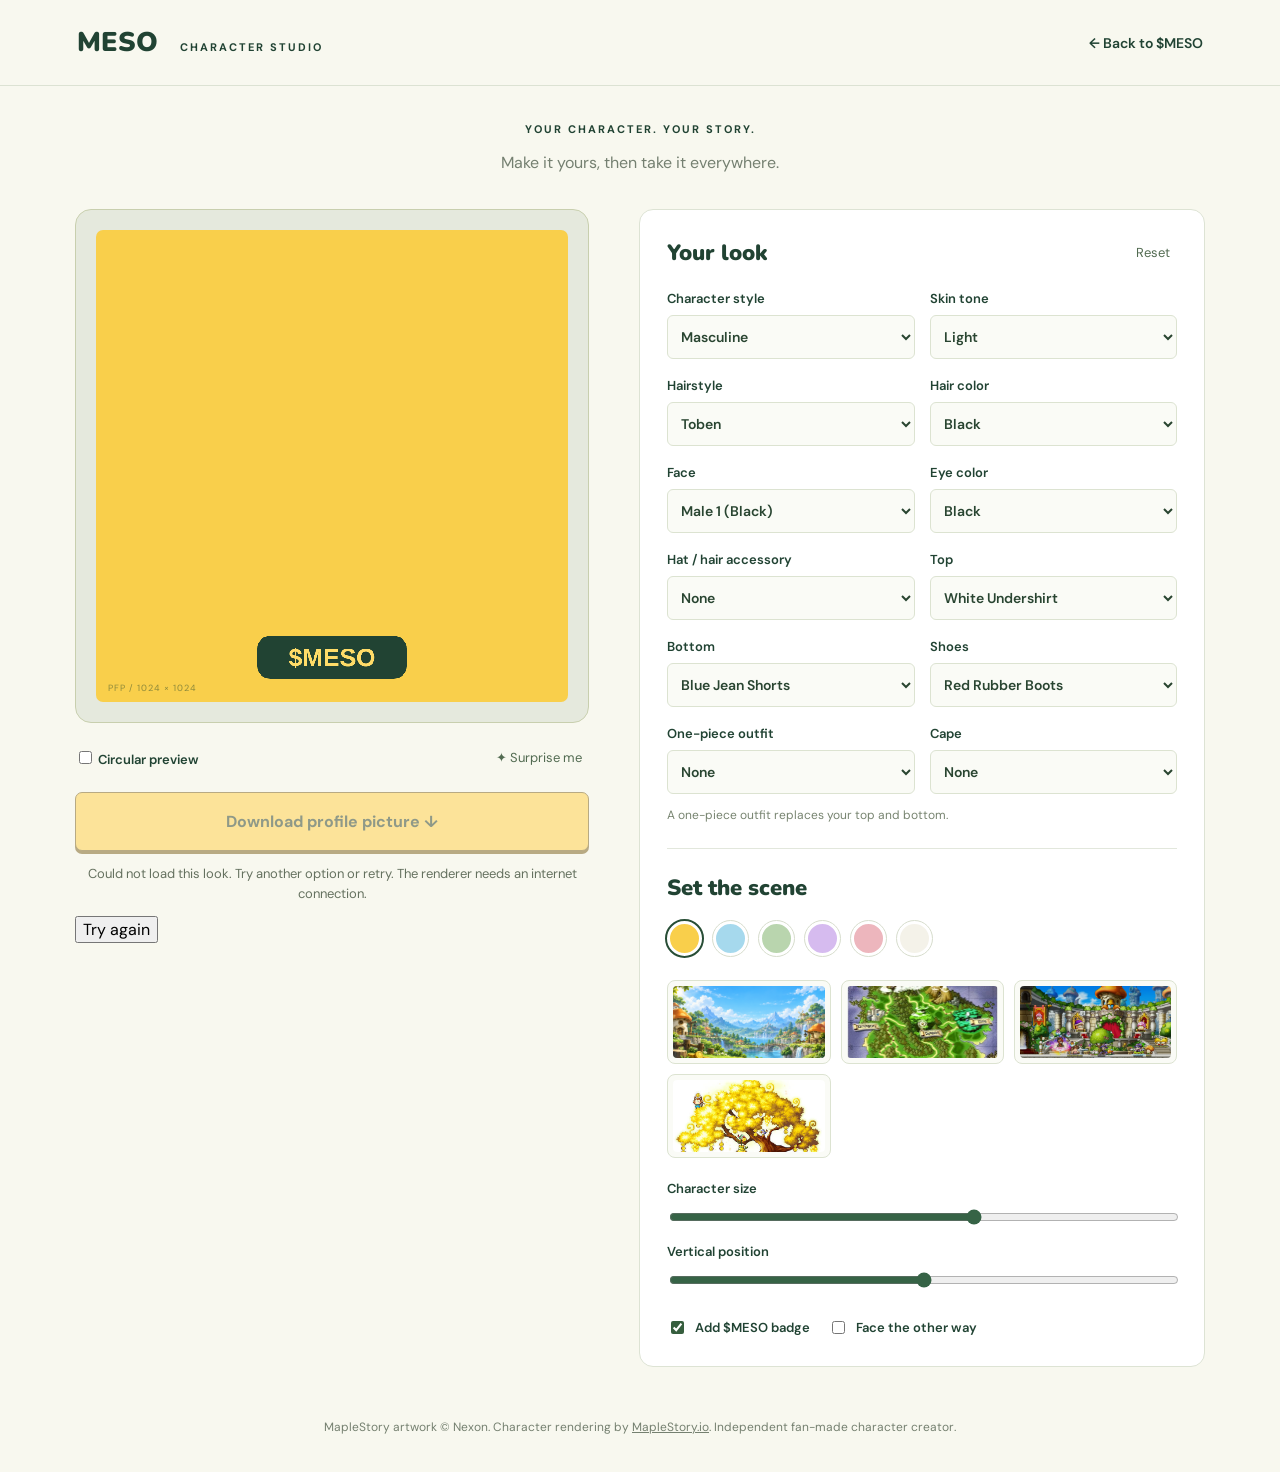
==== pfp/index.html @ f33bfb46 "Add customizable PFP generator and homepage navigation" ====
<!doctype html><html lang="en"><head><meta charset="utf-8"><meta name="viewport" content="width=device-width,initial-scale=1"><title>MESO PFP Generator</title><link rel="stylesheet" href="style.css"><link rel="icon" type="image/svg+xml" href="data:image/svg+xml,%3Csvg xmlns='http://www.w3.org/2000/svg' viewBox='0 0 32 32'%3E%3Ccircle cx='16' cy='16' r='14' fill='%23ffc83d' stroke='%23915b17' stroke-width='3'/%3E%3Ctext x='16' y='23' text-anchor='middle' font-size='21' font-weight='bold' fill='%23915b17'%3EM%3C/text%3E%3C/svg%3E"><meta name="description" content="Create your MapleStory profile picture with customizable hair, outfits and scenes. Download your own MESO PFP."></head><body><header><a href="../">MESO <span>CHARACTER STUDIO</span></a><a class="back-home" href="../">← Back to $MESO</a></header><main><div class="intro"><p class="eyebrow">YOUR CHARACTER. YOUR STORY.</p><p>Make it yours, then take it everywhere.</p></div><div class="studio"><section class="portrait"><div class="canvas-wrap"><canvas id="portrait" width="1024" height="1024" aria-label="Your customized MapleStory profile picture"></canvas><span class="corner">PFP / 1024 × 1024</span></div><div class="preview-row"><label><input id="circle" type="checkbox"> Circular preview</label><button id="random" class="quiet">✦ Surprise me</button></div><button id="download" class="download" disabled>Download profile picture ↓</button><p id="status" role="status" aria-live="polite">Loading your character…</p><button id="retry" hidden>Try again</button></section><section class="controls"><div class="control-title"><h2>Your look</h2><button id="reset" class="quiet">Reset</button></div><div class="fields"><label>Character style<select id="gender"><option value="0">Masculine</option><option value="1">Feminine</option></select></label><label>Skin tone<select id="skin"><option value="0">Light</option><option value="1">Warm</option><option value="2">Tan</option><option value="3">Deep</option><option value="4">Pale</option></select></label><label>Hairstyle<select id="hair"></select></label><label>Hair color<select id="color"><option value="0">Black</option><option value="1">Red</option><option value="2">Orange</option><option value="3">Blonde</option><option value="4">Green</option><option value="5">Blue</option><option value="6">Purple</option><option value="7">Brown</option></select></label><label>Face<select id="face"></select></label><label>Eye color<select id="eyes"><option value="0">Black</option><option value="1">Blue</option><option value="2">Red</option><option value="3">Green</option><option value="4">Brown</option><option value="5">Emerald</option><option value="6">Violet</option><option value="7">Amethyst</option></select></label><label>Hat / hair accessory<select id="hat"></select></label><label>Top<select id="top"></select></label><label>Bottom<select id="bottom"></select></label><label>Shoes<select id="shoes"></select></label><label>One-piece outfit<select id="overall"></select></label><label>Cape<select id="cape"></select></label></div><p class="hint">A one-piece outfit replaces your top and bottom.</p><div class="divider"></div><h2>Set the scene</h2><div id="backgrounds" class="backgrounds" aria-label="Background color"><button data-bg="#f9cf4b" style="--swatch:#f9cf4b" aria-label="Golden yellow" aria-pressed="true"></button><button data-bg="#a6d9ed" style="--swatch:#a6d9ed" aria-label="Sky blue" aria-pressed="false"></button><button data-bg="#b9d5ae" style="--swatch:#b9d5ae" aria-label="Forest green" aria-pressed="false"></button><button data-bg="#d6bbef" style="--swatch:#d6bbef" aria-label="Lilac" aria-pressed="false"></button><button data-bg="#edb6bd" style="--swatch:#edb6bd" aria-label="Rose" aria-pressed="false"></button><button data-bg="#f4f2e9" style="--swatch:#f4f2e9" aria-label="Cream" aria-pressed="false"></button></div><div class="scene-options"><button data-bg="village" aria-label="Mushroom village" aria-pressed="false"><img src="assets/maple-world.png" alt=""></button><button data-bg="victoria" aria-label="Victoria Island" aria-pressed="false"><img src="assets/victoria-island.png" alt=""></button><button data-bg="castle" aria-label="Mushroom castle" aria-pressed="false"><img src="assets/mushroom-castle.png" alt=""></button><button data-bg="tree" aria-label="Meso tree" aria-pressed="false"><img src="assets/meso-tree.png" alt=""></button></div><label class="range">Character size<input id="zoom" type="range" min="45" max="90" value="72"></label><label class="range">Vertical position<input id="position" type="range" min="35" max="65" value="50"></label><label class="check"><input id="badge" type="checkbox" checked> Add $MESO badge</label><label class="check"><input id="flip" type="checkbox"> Face the other way</label></section></div><footer>MapleStory artwork © Nexon. Character rendering by <a href="https://maplestory.io" target="_blank" rel="noopener">MapleStory.io</a>. Independent fan-made character creator.</footer></main><script src="app.js"></script></body></html>
---- pfp/style.css ----
@import url('https://fonts.googleapis.com/css2?family=DM+Sans:wght@400;500;600;700&family=Nunito:wght@800;900;1000&display=swap');
*{box-sizing:border-box}body{margin:0;background:#f8f8ef;color:#214333;font:16px 'DM Sans',sans-serif}header{display:flex;justify-content:space-between;align-items:center;padding:24px 6%;border-bottom:1px solid #dce2d3}header a{text-decoration:none;color:inherit;font:1000 27px Nunito,sans-serif}header a span{font:700 11px 'DM Sans',sans-serif;letter-spacing:2px;margin-left:14px}.preview{font-size:11px;letter-spacing:1px;border:1px solid #bac7ae;border-radius:20px;padding:8px 13px}.intro{text-align:center;padding:45px 15px 30px}.eyebrow{font-size:11px;letter-spacing:2px;font-weight:700}h1{font:1000 clamp(32px,4vw,52px)/1.15 Nunito,sans-serif;letter-spacing:-1.5px;margin:12px 0} .intro>p:last-child{color:#758071}main{max-width:1200px;margin:auto}.studio{display:grid;grid-template-columns:1fr 1.1fr;gap:50px;padding:0 35px 30px}.portrait{align-self:start;position:sticky;top:25px}.canvas-wrap{position:relative;border:1px solid #c8cfae;border-radius:16px;overflow:hidden;background:#e5e9dd;padding:20px}canvas{width:100%;height:auto;display:block;border-radius:7px;image-rendering:pixelated}canvas.round{border-radius:50%}.corner{position:absolute;bottom:28px;left:32px;font-size:9px;letter-spacing:1px;color:#24452c80;pointer-events:none}.preview-row{display:flex;justify-content:space-between;align-items:center;padding:19px 0;font-size:13px;gap:10px}button,select,input{font:inherit}button{cursor:pointer}button:disabled{opacity:.5;cursor:wait}.quiet{background:transparent;border:0;color:#526b51;font-size:13px;padding:7px}.download{width:100%;padding:18px;border:1px solid #795d19;border-radius:7px;background:#ffce45;color:#273b23;box-shadow:0 3px #795d19;font-weight:700}#status{font-size:13px;line-height:1.5;text-align:center;color:#65715f;min-height:38px}.controls{background:white;border:1px solid #dde3d4;border-radius:14px;padding:27px}.control-title{display:flex;justify-content:space-between;align-items:center;margin-bottom:22px}h2{font:900 22px Nunito,sans-serif;margin:0}.fields{display:grid;grid-template-columns:1fr 1fr;gap:18px 15px}label{font-size:13px;font-weight:600}select{display:block;width:100%;margin-top:8px;padding:11px 9px;background:#fafbf6;border:1px solid #dce3d1;border-radius:6px;color:#294531;min-width:0;font-size:14px}.fields>label{min-width:0}.hint{font-size:12px;color:#778470;line-height:1.5}.divider{border-top:1px solid #e2e7dc;margin:24px 0}.backgrounds{display:flex;gap:11px;flex-wrap:wrap;margin:18px 0 24px}.backgrounds button{width:35px;height:35px;border:3px solid white;outline:1px solid #d7ddcd;border-radius:50%;background:var(--swatch);color:#34583c}.backgrounds button[aria-pressed=true]{outline:2px solid #284e36}.village{background:url('assets/maple-world.png') center/cover!important}.range{display:block;margin:18px 0}.range input{display:block;width:100%;margin-top:12px;accent-color:#366346}.check{display:inline-flex;align-items:center;gap:8px;margin:12px 18px 0 0}input[type=checkbox]{accent-color:#365e3e}footer{text-align:center;color:#758070;font-size:12px;padding:20px 20px 35px;line-height:1.7}footer a{color:inherit}:focus-visible{outline:3px solid #a37717;outline-offset:4px}@media(max-width:750px){header{padding:20px}header a span{display:none}.studio{grid-template-columns:1fr;gap:25px;padding:0 20px}.portrait{position:static;max-width:460px;width:100%;margin:auto}.controls{padding:20px}.intro{padding-top:30px}.fields{gap:16px 10px}select{font-size:16px}.corner{display:none}}

.scene-options{display:grid;grid-template-columns:repeat(3,minmax(0,1fr));gap:10px;margin-bottom:22px}.scene-options button{padding:5px;background:#fafbf6;border:1px solid #dce3d1;border-radius:8px;color:#294531;overflow:hidden}.scene-options button[aria-pressed=true]{outline:2px solid #284e36;outline-offset:2px}.scene-options img{display:block;width:100%;height:72px;object-fit:cover;border-radius:4px}.scene-options span{display:block;font-size:12px;line-height:1.4;padding:8px 2px}.intro{padding:25px 15px 20px}

header .back-home{font:600 14px "DM Sans",sans-serif;letter-spacing:0}
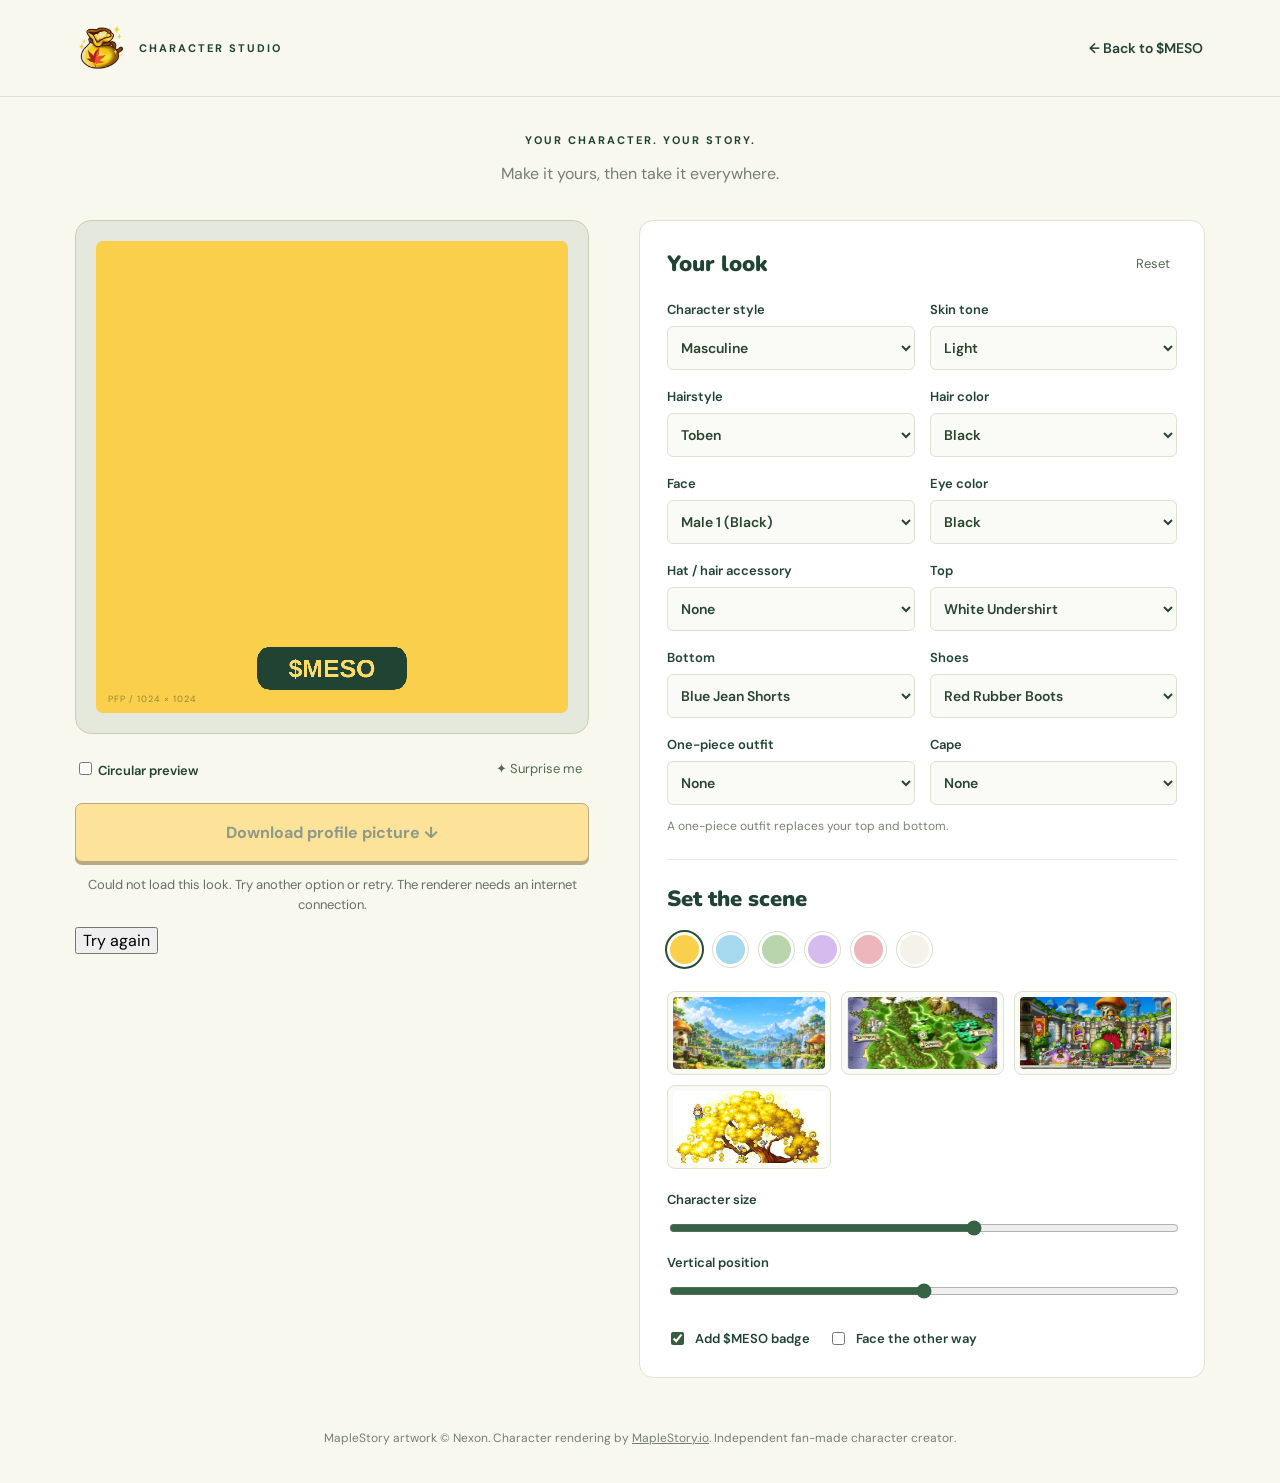
==== commit 45795f4e: "Replace generator wordmark with mesos bag logo" ====
--- a/pfp/index.html
+++ b/pfp/index.html
@@ -1 +1 @@
-<!doctype html><html lang="en"><head><meta charset="utf-8"><meta name="viewport" content="width=device-width,initial-scale=1"><title>MESO PFP Generator</title><link rel="stylesheet" href="style.css"><link rel="icon" type="image/svg+xml" href="data:image/svg+xml,%3Csvg xmlns='http://www.w3.org/2000/svg' viewBox='0 0 32 32'%3E%3Ccircle cx='16' cy='16' r='14' fill='%23ffc83d' stroke='%23915b17' stroke-width='3'/%3E%3Ctext x='16' y='23' text-anchor='middle' font-size='21' font-weight='bold' fill='%23915b17'%3EM%3C/text%3E%3C/svg%3E"><meta name="description" content="Create your MapleStory profile picture with customizable hair, outfits and scenes. Download your own MESO PFP."></head><body><header><a href="../">MESO <span>CHARACTER STUDIO</span></a><a class="back-home" href="../">← Back to $MESO</a></header><main><div class="intro"><p class="eyebrow">YOUR CHARACTER. YOUR STORY.</p><p>Make it yours, then take it everywhere.</p></div><div class="studio"><section class="portrait"><div class="canvas-wrap"><canvas id="portrait" width="1024" height="1024" aria-label="Your customized MapleStory profile picture"></canvas><span class="corner">PFP / 1024 × 1024</span></div><div class="preview-row"><label><input id="circle" type="checkbox"> Circular preview</label><button id="random" class="quiet">✦ Surprise me</button></div><button id="download" class="download" disabled>Download profile picture ↓</button><p id="status" role="status" aria-live="polite">Loading your character…</p><button id="retry" hidden>Try again</button></section><section class="controls"><div class="control-title"><h2>Your look</h2><button id="reset" class="quiet">Reset</button></div><div class="fields"><label>Character style<select id="gender"><option value="0">Masculine</option><option value="1">Feminine</option></select></label><label>Skin tone<select id="skin"><option value="0">Light</option><option value="1">Warm</option><option value="2">Tan</option><option value="3">Deep</option><option value="4">Pale</option></select></label><label>Hairstyle<select id="hair"></select></label><label>Hair color<select id="color"><option value="0">Black</option><option value="1">Red</option><option value="2">Orange</option><option value="3">Blonde</option><option value="4">Green</option><option value="5">Blue</option><option value="6">Purple</option><option value="7">Brown</option></select></label><label>Face<select id="face"></select></label><label>Eye color<select id="eyes"><option value="0">Black</option><option value="1">Blue</option><option value="2">Red</option><option value="3">Green</option><option value="4">Brown</option><option value="5">Emerald</option><option value="6">Violet</option><option value="7">Amethyst</option></select></label><label>Hat / hair accessory<select id="hat"></select></label><label>Top<select id="top"></select></label><label>Bottom<select id="bottom"></select></label><label>Shoes<select id="shoes"></select></label><label>One-piece outfit<select id="overall"></select></label><label>Cape<select id="cape"></select></label></div><p class="hint">A one-piece outfit replaces your top and bottom.</p><div class="divider"></div><h2>Set the scene</h2><div id="backgrounds" class="backgrounds" aria-label="Background color"><button data-bg="#f9cf4b" style="--swatch:#f9cf4b" aria-label="Golden yellow" aria-pressed="true"></button><button data-bg="#a6d9ed" style="--swatch:#a6d9ed" aria-label="Sky blue" aria-pressed="false"></button><button data-bg="#b9d5ae" style="--swatch:#b9d5ae" aria-label="Forest green" aria-pressed="false"></button><button data-bg="#d6bbef" style="--swatch:#d6bbef" aria-label="Lilac" aria-pressed="false"></button><button data-bg="#edb6bd" style="--swatch:#edb6bd" aria-label="Rose" aria-pressed="false"></button><button data-bg="#f4f2e9" style="--swatch:#f4f2e9" aria-label="Cream" aria-pressed="false"></button></div><div class="scene-options"><button data-bg="village" aria-label="Mushroom village" aria-pressed="false"><img src="assets/maple-world.png" alt=""></button><button data-bg="victoria" aria-label="Victoria Island" aria-pressed="false"><img src="assets/victoria-island.png" alt=""></button><button data-bg="castle" aria-label="Mushroom castle" aria-pressed="false"><img src="assets/mushroom-castle.png" alt=""></button><button data-bg="tree" aria-label="Meso tree" aria-pressed="false"><img src="assets/meso-tree.png" alt=""></button></div><label class="range">Character size<input id="zoom" type="range" min="45" max="90" value="72"></label><label class="range">Vertical position<input id="position" type="range" min="35" max="65" value="50"></label><label class="check"><input id="badge" type="checkbox" checked> Add $MESO badge</label><label class="check"><input id="flip" type="checkbox"> Face the other way</label></section></div><footer>MapleStory artwork © Nexon. Character rendering by <a href="https://maplestory.io" target="_blank" rel="noopener">MapleStory.io</a>. Independent fan-made character creator.</footer></main><script src="app.js"></script></body></html>
+<!doctype html><html lang="en"><head><meta charset="utf-8"><meta name="viewport" content="width=device-width,initial-scale=1"><title>MESO PFP Generator</title><link rel="stylesheet" href="style.css"><link rel="icon" type="image/svg+xml" href="data:image/svg+xml,%3Csvg xmlns='http://www.w3.org/2000/svg' viewBox='0 0 32 32'%3E%3Ccircle cx='16' cy='16' r='14' fill='%23ffc83d' stroke='%23915b17' stroke-width='3'/%3E%3Ctext x='16' y='23' text-anchor='middle' font-size='21' font-weight='bold' fill='%23915b17'%3EM%3C/text%3E%3C/svg%3E"><meta name="description" content="Create your MapleStory profile picture with customizable hair, outfits and scenes. Download your own MESO PFP."></head><body><header><a href="../" aria-label="MESO home"><img class="studio-logo" src="../assets/mesos-bag.png" alt="" width="48" height="48"><span>CHARACTER STUDIO</span></a><a class="back-home" href="../">← Back to $MESO</a></header><main><div class="intro"><p class="eyebrow">YOUR CHARACTER. YOUR STORY.</p><p>Make it yours, then take it everywhere.</p></div><div class="studio"><section class="portrait"><div class="canvas-wrap"><canvas id="portrait" width="1024" height="1024" aria-label="Your customized MapleStory profile picture"></canvas><span class="corner">PFP / 1024 × 1024</span></div><div class="preview-row"><label><input id="circle" type="checkbox"> Circular preview</label><button id="random" class="quiet">✦ Surprise me</button></div><button id="download" class="download" disabled>Download profile picture ↓</button><p id="status" role="status" aria-live="polite">Loading your character…</p><button id="retry" hidden>Try again</button></section><section class="controls"><div class="control-title"><h2>Your look</h2><button id="reset" class="quiet">Reset</button></div><div class="fields"><label>Character style<select id="gender"><option value="0">Masculine</option><option value="1">Feminine</option></select></label><label>Skin tone<select id="skin"><option value="0">Light</option><option value="1">Warm</option><option value="2">Tan</option><option value="3">Deep</option><option value="4">Pale</option></select></label><label>Hairstyle<select id="hair"></select></label><label>Hair color<select id="color"><option value="0">Black</option><option value="1">Red</option><option value="2">Orange</option><option value="3">Blonde</option><option value="4">Green</option><option value="5">Blue</option><option value="6">Purple</option><option value="7">Brown</option></select></label><label>Face<select id="face"></select></label><label>Eye color<select id="eyes"><option value="0">Black</option><option value="1">Blue</option><option value="2">Red</option><option value="3">Green</option><option value="4">Brown</option><option value="5">Emerald</option><option value="6">Violet</option><option value="7">Amethyst</option></select></label><label>Hat / hair accessory<select id="hat"></select></label><label>Top<select id="top"></select></label><label>Bottom<select id="bottom"></select></label><label>Shoes<select id="shoes"></select></label><label>One-piece outfit<select id="overall"></select></label><label>Cape<select id="cape"></select></label></div><p class="hint">A one-piece outfit replaces your top and bottom.</p><div class="divider"></div><h2>Set the scene</h2><div id="backgrounds" class="backgrounds" aria-label="Background color"><button data-bg="#f9cf4b" style="--swatch:#f9cf4b" aria-label="Golden yellow" aria-pressed="true"></button><button data-bg="#a6d9ed" style="--swatch:#a6d9ed" aria-label="Sky blue" aria-pressed="false"></button><button data-bg="#b9d5ae" style="--swatch:#b9d5ae" aria-label="Forest green" aria-pressed="false"></button><button data-bg="#d6bbef" style="--swatch:#d6bbef" aria-label="Lilac" aria-pressed="false"></button><button data-bg="#edb6bd" style="--swatch:#edb6bd" aria-label="Rose" aria-pressed="false"></button><button data-bg="#f4f2e9" style="--swatch:#f4f2e9" aria-label="Cream" aria-pressed="false"></button></div><div class="scene-options"><button data-bg="village" aria-label="Mushroom village" aria-pressed="false"><img src="assets/maple-world.png" alt=""></button><button data-bg="victoria" aria-label="Victoria Island" aria-pressed="false"><img src="assets/victoria-island.png" alt=""></button><button data-bg="castle" aria-label="Mushroom castle" aria-pressed="false"><img src="assets/mushroom-castle.png" alt=""></button><button data-bg="tree" aria-label="Meso tree" aria-pressed="false"><img src="assets/meso-tree.png" alt=""></button></div><label class="range">Character size<input id="zoom" type="range" min="45" max="90" value="72"></label><label class="range">Vertical position<input id="position" type="range" min="35" max="65" value="50"></label><label class="check"><input id="badge" type="checkbox" checked> Add $MESO badge</label><label class="check"><input id="flip" type="checkbox"> Face the other way</label></section></div><footer>MapleStory artwork © Nexon. Character rendering by <a href="https://maplestory.io" target="_blank" rel="noopener">MapleStory.io</a>. Independent fan-made character creator.</footer></main><script src="app.js"></script></body></html>
--- a/pfp/style.css
+++ b/pfp/style.css
@@ -4,3 +4,5 @@
 .scene-options{display:grid;grid-template-columns:repeat(3,minmax(0,1fr));gap:10px;margin-bottom:22px}.scene-options button{padding:5px;background:#fafbf6;border:1px solid #dce3d1;border-radius:8px;color:#294531;overflow:hidden}.scene-options button[aria-pressed=true]{outline:2px solid #284e36;outline-offset:2px}.scene-options img{display:block;width:100%;height:72px;object-fit:cover;border-radius:4px}.scene-options span{display:block;font-size:12px;line-height:1.4;padding:8px 2px}.intro{padding:25px 15px 20px}
 
 header .back-home{font:600 14px "DM Sans",sans-serif;letter-spacing:0}
+
+header>a:first-child{display:flex;align-items:center}.studio-logo{width:48px;height:48px;object-fit:contain;mix-blend-mode:multiply;flex-shrink:0}
